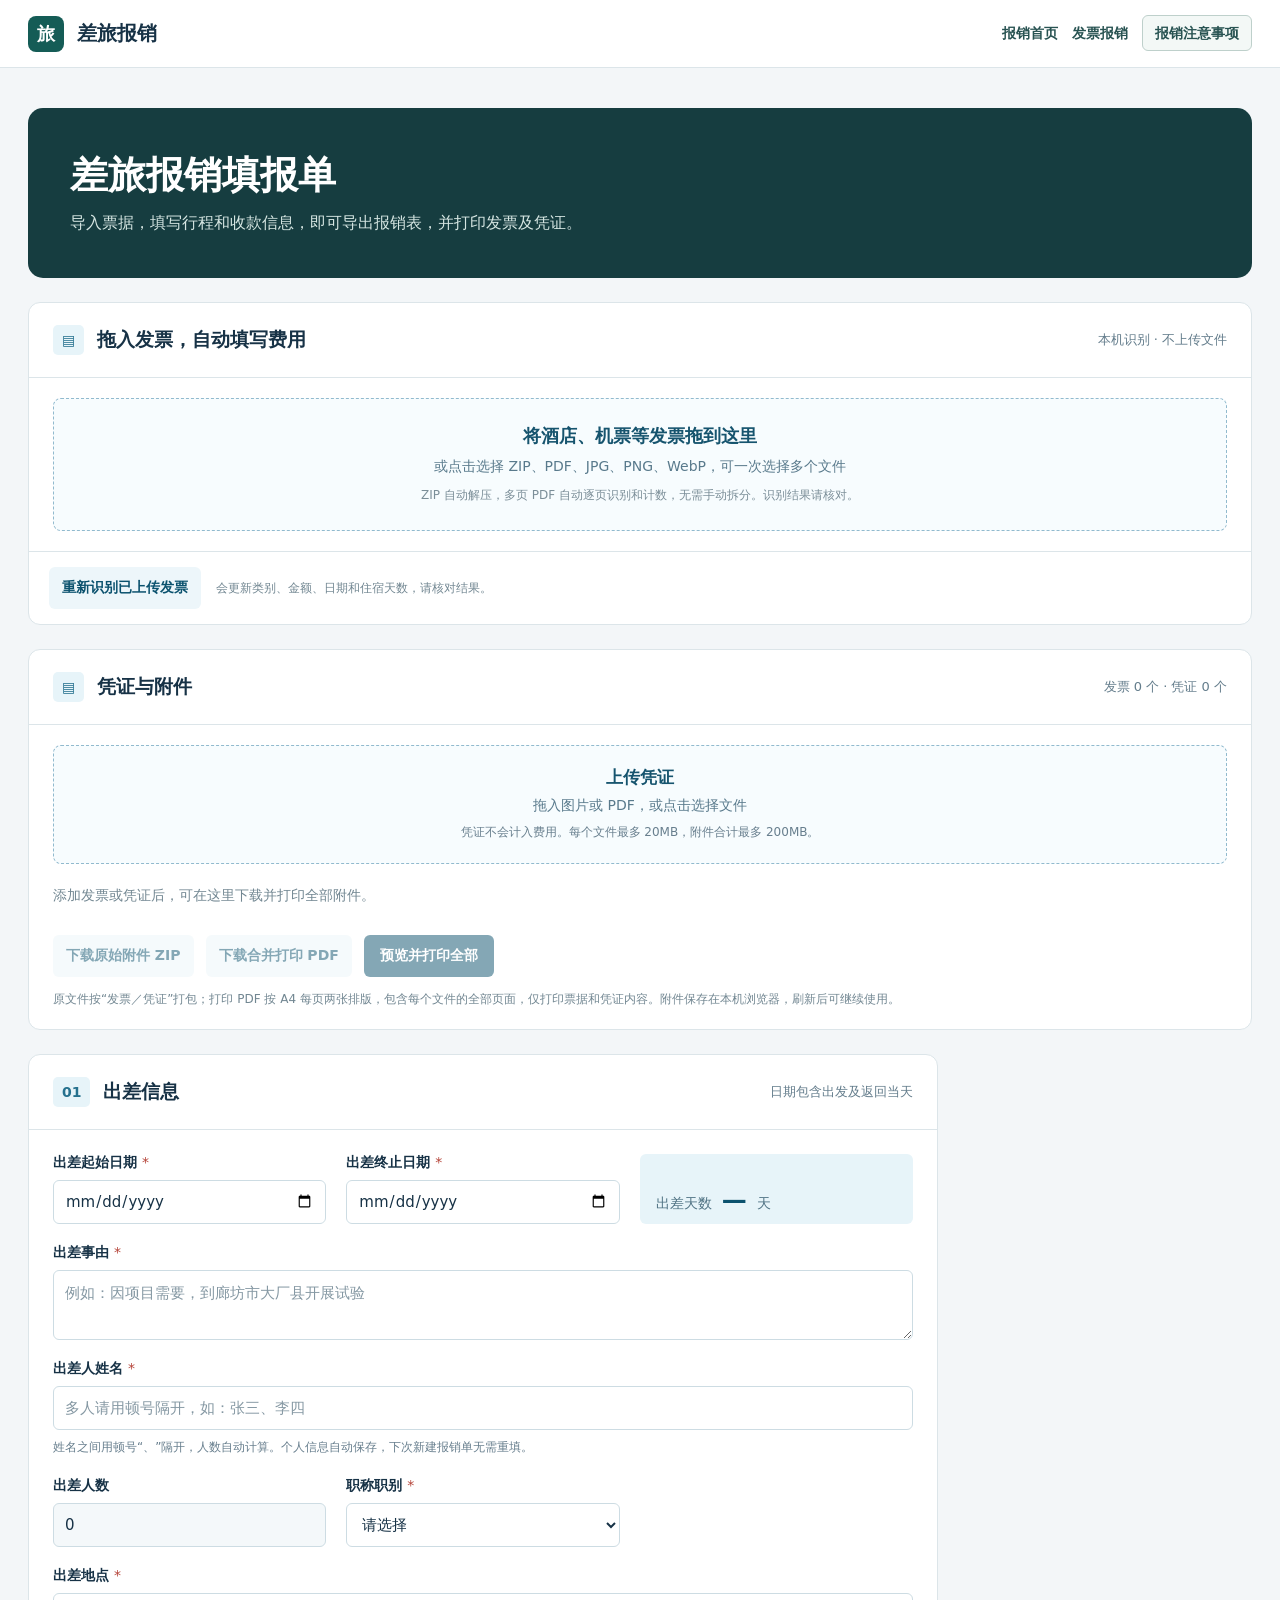
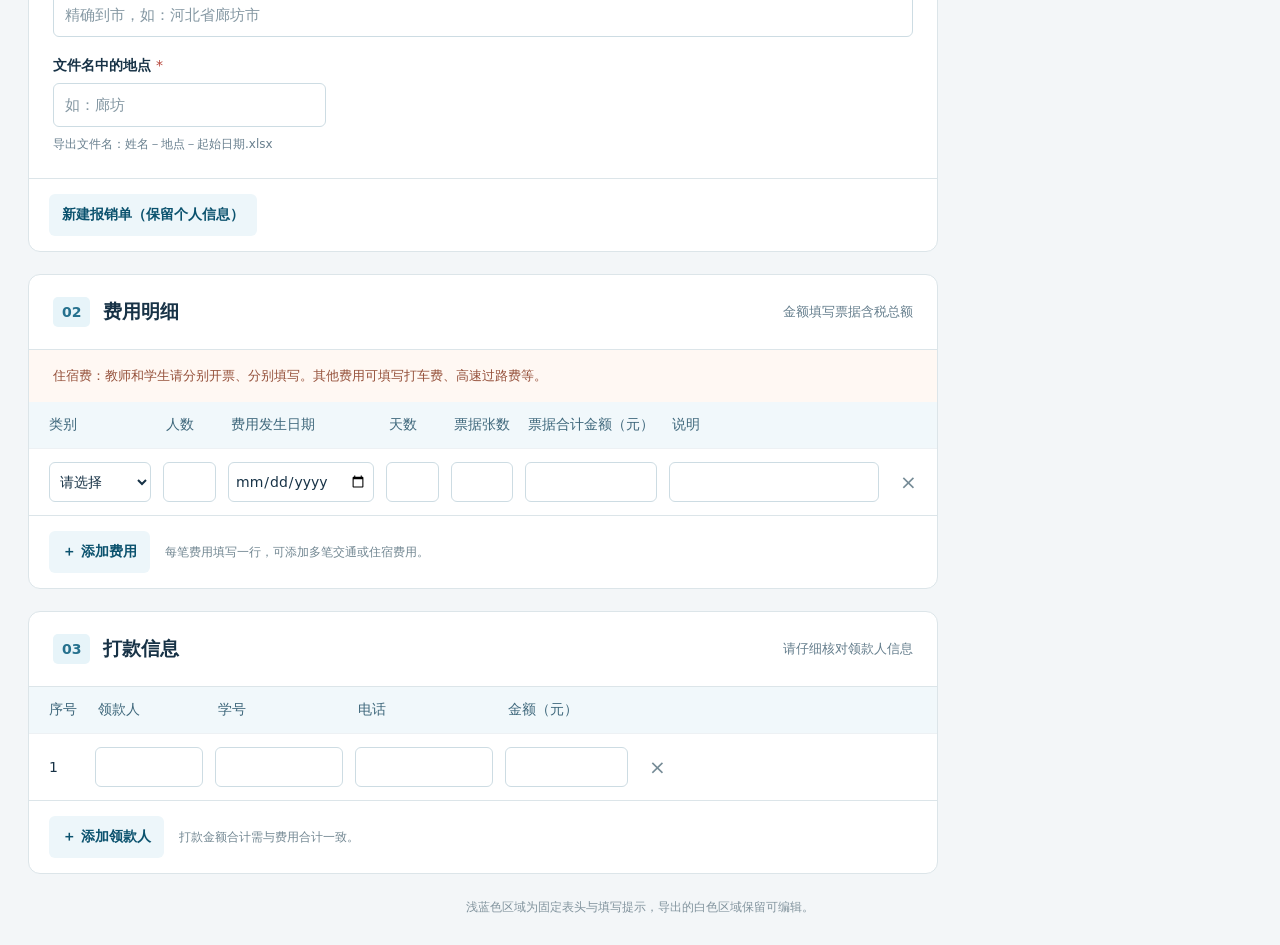
==== web/travel/index.html @ 65dc9139 "Unify invoice and travel reimbursement with editable entry notices" ====
<!doctype html>
<html lang="zh-CN">
<head>
  <meta charset="utf-8">
  <meta name="viewport" content="width=device-width,initial-scale=1">
  <title>差旅报销填报 · 报销工作台</title>
  <meta name="description" content="填写出差信息、费用明细及打款信息，生成差旅报销表与打印附件。">
  <link rel="icon" href="/assets/favicon.svg" type="image/svg+xml">
  <link rel="stylesheet" href="style.css?v=5.0.0">
  <link rel="stylesheet" href="/assets/notices.css?v=5.0.0">
  <script defer src="/assets/notices.js?v=5.0.0"></script>
  <script defer src="vendor/exceljs.min.js"></script>
  <script defer src="vendor/tesseract.min.js"></script>
  <script defer src="vendor/sha256.min.js"></script>
  <script defer src="report.js?v=5.0.0"></script>
  <script defer src="vendor/pdf-lib.min.js"></script>
  <script defer src="vendor/jszip.min.js"></script>
  <script defer src="print-bundle.js?v=5.0.0"></script>
  <script defer src="attachments.js?v=5.0.0"></script>
  <script defer src="invoice-inputs.js?v=5.0.0"></script>
  <script defer src="app.js?v=5.0.0"></script>
</head>
<body data-notice-page="travel">
<header class="travel-topbar">
  <div class="brand"><span class="mark" aria-hidden="true">旅</span>差旅报销</div>
  <nav class="travel-nav" aria-label="报销导航">
    <a href="/">报销首页</a>
    <a href="/invoices/">发票报销</a>
    <button type="button" data-open-notice>报销注意事项</button>
  </nav>
</header>
<main>
<div class="heading travel-intro">
  <h1>差旅报销填报单</h1>
  <p>导入票据，填写行程和收款信息，即可导出报销表，并打印发票及凭证。</p>
</div>
<section class="upload-section" aria-labelledby="upload-title"><div class="section-head"><span class="number">▤</span><h2 id="upload-title">拖入发票，自动填写费用</h2><span class="section-note">本机识别 · 不上传文件</span></div><div id="dropzone" tabindex="0" role="button" aria-label="选择或拖入发票"><strong>将酒店、机票等发票拖到这里</strong><span>或点击选择 ZIP、PDF、JPG、PNG、WebP，可一次选择多个文件</span><small>ZIP 自动解压，多页 PDF 自动逐页识别和计数，无需手动拆分。识别结果请核对。</small><input id="invoice-files" type="file" accept=".zip,.pdf,.jpg,.jpeg,.png,.webp" multiple hidden></div><p id="ocr-status" role="status" aria-live="polite"></p><div class="table-footer"><button id="reidentify-invoices" type="button" class="add" disabled>重新识别已上传发票</button><span>会更新类别、金额、日期和住宿天数，请核对结果。</span></div></section>
<section class="upload-section" aria-labelledby="attachments-title"><div class="section-head"><span class="number">▤</span><h2 id="attachments-title">凭证与附件</h2><span class="section-note" id="attachment-count">发票 0 个 · 凭证 0 个</span></div><div id="proof-dropzone" class="proof-dropzone" role="button" tabindex="0" aria-label="选择或拖入凭证"><strong>上传凭证</strong><span>拖入图片或 PDF，或点击选择文件</span><small>凭证不会计入费用。每个文件最多 20MB，附件合计最多 200MB。</small><input id="proof-files" type="file" accept=".pdf,.jpg,.jpeg,.png,.webp" multiple hidden></div><p id="attachment-empty">添加发票或凭证后，可在这里下载并打印全部附件。</p><ul id="attachment-list" class="attachment-list"></ul><div class="attachment-actions"><button id="download-originals" type="button" class="add" disabled>下载原始附件 ZIP</button><button id="download-print-pdf" type="button" class="add" disabled>下载合并打印 PDF</button><button id="print-attachments" type="button" class="print-button" disabled>预览并打印全部</button></div><p class="attachment-help">原文件按“发票／凭证”打包；打印 PDF 按 A4 每页两张排版，包含每个文件的全部页面，仅打印票据和凭证内容。附件保存在本机浏览器，刷新后可继续使用。</p><p id="attachment-status" role="status" aria-live="polite"></p></section>
<form id="report" novalidate>
<div class="workspace"><div class="sections">
<section aria-labelledby="trip-title"><div class="section-head"><span class="number">01</span><h2 id="trip-title">出差信息</h2><span class="section-note">日期包含出发及返回当天</span></div>
<div class="fields"><label><span class="label-text">出差起始日期 <b>*</b></span><input id="start" name="start" type="date" required></label><label><span class="label-text">出差终止日期 <b>*</b></span><input id="end" name="end" type="date" required></label><div class="date-count"><span>出差天数</span><strong id="days">—</strong><span>天</span></div><label class="wide"><span class="label-text">出差事由 <b>*</b></span><textarea id="reason" name="reason" rows="2" required maxlength="500" placeholder="例如：因项目需要，到廊坊市大厂县开展试验"></textarea></label><label class="wide"><span class="label-text">出差人姓名 <b>*</b></span><input id="names" name="names" required maxlength="200" placeholder="多人请用顿号隔开，如：张三、李四"><small>姓名之间用顿号“、”隔开，人数自动计算。个人信息自动保存，下次新建报销单无需重填。</small></label><label>出差人数<input id="people" value="0" readonly aria-label="自动计算的出差人数"></label><label><span class="label-text">职称职别 <b>*</b></span><select id="role" name="role" required><option value="">请选择</option><option>教授</option><option>副教授</option><option>博士后</option><option>学生</option></select></label><label class="wide"><span class="label-text">出差地点 <b>*</b></span><input id="destination" name="destination" required maxlength="100" placeholder="精确到市，如：河北省廊坊市"></label><label><span class="label-text">文件名中的地点 <b>*</b></span><input id="filePlace" name="filePlace" required maxlength="40" placeholder="如：廊坊"><small>导出文件名：姓名－地点－起始日期.xlsx</small></label></div><div class="table-footer"><button type="button" class="add" id="new-report">新建报销单（保留个人信息）</button></div>
</section>
<section aria-labelledby="expenses-title"><div class="section-head"><span class="number">02</span><h2 id="expenses-title">费用明细</h2><span class="section-note">金额填写票据含税总额</span></div><div class="notice">住宿费：教师和学生请分别开票、分别填写。其他费用可填写打车费、高速过路费等。</div><div class="table-scroll"><table class="expense-table"><thead><tr><th>类别</th><th>人数</th><th>费用发生日期</th><th>天数</th><th>票据张数</th><th>票据合计金额（元）</th><th>说明</th><th><span class="sr-only">操作</span></th></tr></thead><tbody id="expenses"></tbody></table></div><div class="table-footer"><button type="button" class="add" id="add-expense">＋ 添加费用</button><span>每笔费用填写一行，可添加多笔交通或住宿费用。</span></div></section>
<section aria-labelledby="pay-title"><div class="section-head"><span class="number">03</span><h2 id="pay-title">打款信息</h2><span class="section-note">请仔细核对领款人信息</span></div><div class="table-scroll"><table class="pay-table"><thead><tr><th>序号</th><th>领款人</th><th>学号</th><th>电话</th><th>金额（元）</th><th><span class="sr-only">操作</span></th></tr></thead><tbody id="payments"></tbody></table></div><div class="table-footer"><button type="button" class="add" id="add-payment">＋ 添加领款人</button><span>打款金额合计需与费用合计一致。</span></div></section>
</div><aside><div class="summary"><span class="eyebrow">本次报销</span><h2>金额核对</h2><div class="grand"><span>费用合计</span><strong id="expense-total">¥ 0.00</strong></div><div class="summary-line"><span>票据张数</span><strong id="ticket-total">0 张</strong></div><div class="summary-line"><span>打款合计</span><strong id="pay-total">¥ 0.00</strong></div><div class="difference"><span>待分配金额</span><strong id="difference">¥ 0.00</strong></div><div id="balance-note">填写费用与打款信息后核对。</div><hr><h3>导出前确认</h3><ul><li>日期、姓名、地点填写完整</li><li>每笔费用与票据金额一致</li><li>领款人、学号、电话核对无误</li></ul><button type="submit" class="export" id="export">下载 Excel 报销表</button><p class="privacy">信息仅用于当前页面生成文件，不上传填报内容。关闭或刷新页面后，请重新填写。</p><a class="template-link" href="template.xlsx" download="差旅报销空白模板.xlsx">下载空白模板</a></div><div id="status" role="status" aria-live="polite"></div></aside></div>
</form><footer>浅蓝色区域为固定表头与填写提示，导出的白色区域保留可编辑。</footer>
</main></body></html>
---- web/travel/style.css ----
:root{font-family:"Microsoft YaHei","PingFang SC",system-ui,sans-serif;color:#173246;background:#f3f6f8;font-size:16px;--blue:#0b526e;--line:#dce5e9;--pale:#e7f4f9}*{box-sizing:border-box}body{margin:0}header{height:76px;background:#fff;border-bottom:1px solid var(--line);display:flex;align-items:center;justify-content:space-between;padding:0 max(28px,calc((100vw - 1420px)/2));gap:15px}.brand{display:flex;align-items:center;gap:13px;font-size:20px;font-weight:700;white-space:nowrap}.mark{display:grid;place-items:center;background:var(--blue);color:#fff;width:36px;height:36px;border-radius:8px;font-size:27px}.separator{color:#c1ced5;font-weight:400}.brand-sub{font-size:16px;font-weight:400;color:#597181}.header-note{font-size:14px;color:#597181}main{max-width:1420px;margin:auto;padding:40px 28px 24px}.heading{display:flex;justify-content:space-between;align-items:center;margin-bottom:30px;gap:20px}.eyebrow{font-size:12px;letter-spacing:2px;font-weight:700;color:#588296}h1{font-size:32px;margin:8px 0 9px;letter-spacing:1px}p{margin:0;color:#597181;line-height:1.7}.sheet-label{border-left:3px solid #78bbd4;padding:4px 0 4px 18px;display:grid;gap:6px;font-size:14px}.sheet-label span{color:#687f8e}.sheet-label strong{font-weight:500}.workspace{display:grid;grid-template-columns:minmax(0,1fr) 290px;gap:24px;align-items:start}.sections{display:grid;gap:22px}section{background:white;border:1px solid var(--line);border-radius:12px;overflow:hidden}.section-head{display:flex;align-items:center;gap:13px;border-bottom:1px solid var(--line);padding:22px 24px}h2{font-size:19px;margin:0}.number{font:700 14px system-ui;color:#26718e;background:var(--pale);padding:7px 9px;border-radius:5px}.section-note{margin-left:auto;font-size:13px;color:#647d8c}.fields{padding:24px;display:grid;grid-template-columns:repeat(3,minmax(0,1fr));gap:20px}label{display:flex;flex-direction:column;gap:8px;font-size:14px;font-weight:600}label span{color:#b6463b}input,textarea,select{font:400 15px inherit;font-family:inherit;font-size:15px;color:#173246;width:100%;min-height:44px;border:1px solid #cddce3;border-radius:6px;background:#fff;padding:10px 11px;transition:border-color .15s}textarea{resize:vertical;line-height:1.6}input:focus,textarea:focus,select:focus{outline:3px solid #d8edf6;outline-offset:0;border-color:#217795}input[readonly]{background:#f4f8fa}input::placeholder,textarea::placeholder{color:#8598a3}.wide{grid-column:1/-1}small{font-size:12px;font-weight:400;color:#687f8e;line-height:1.6}.date-count{display:flex;align-items:baseline;gap:10px;padding:31px 16px 0;background:var(--pale);border-radius:6px;color:#4f7283;font-size:14px}.date-count strong{font-size:25px;color:var(--blue)}.notice{padding:15px 24px;color:#95503a;font-size:13px;background:#fff8f3;line-height:1.7}.table-scroll{overflow-x:auto}table{border-collapse:collapse;width:100%;text-align:left;font-size:14px}th{font-weight:500;color:#3e677b;background:#f1f8fb;padding:14px 9px;white-space:nowrap}th:first-child,td:first-child{padding-left:20px}td{padding:12px 6px;border-top:1px solid #edf1f4}td input,td select{font-size:14px;padding:8px 6px;min-height:40px}.expense-table{min-width:840px}.expense-table th:nth-child(1){width:128px}.expense-table th:nth-child(2),.expense-table th:nth-child(4),.expense-table th:nth-child(5){width:65px}.expense-table th:nth-child(3){width:143px}.expense-table th:nth-child(6){width:143px}.expense-table th:nth-child(7){min-width:150px}.pay-table{min-width:640px}.pay-table th:nth-child(1){width:60px}.pay-table th:nth-child(2){width:120px}.pay-table th:nth-child(3){width:140px}.pay-table th:nth-child(4){width:150px}.pay-table th:nth-child(5){width:135px}button{font:inherit;cursor:pointer;border:0;border-radius:6px;min-height:42px}button:focus-visible,a:focus-visible{outline:3px solid #62accb;outline-offset:3px}.remove{background:transparent;color:#758b96;padding:3px 9px;font-size:20px}.remove:hover{color:#bd3b32;background:#fff3f0}.table-footer{display:flex;align-items:center;gap:15px;padding:15px 20px;border-top:1px solid var(--line);flex-wrap:wrap}.add{background:#edf6fa;color:var(--blue);padding:8px 13px;font-size:14px;font-weight:600}.table-footer span{color:#728792;font-size:12px}aside{position:sticky;top:24px}.summary{background:white;border:1px solid var(--line);border-radius:12px;padding:25px 23px}.summary h2{margin:8px 0 25px}.grand span{font-size:14px;color:#587487}.grand strong{display:block;font-size:32px;color:var(--blue);font-weight:700;margin:9px 0 25px;overflow-wrap:anywhere}.summary-line,.difference{display:flex;justify-content:space-between;gap:10px;margin:19px 0;font-size:14px}.summary-line span,.difference span{color:#647c89}.summary-line strong,.difference strong{font-weight:600}.difference{padding:17px 0;border-top:1px dashed #ccdbe2;margin-bottom:4px}#balance-note{font-size:12px;color:#6c8390;line-height:1.6}.mismatch{color:#b34332!important}.matched{color:#21674b!important}hr{border:0;border-top:1px solid var(--line);margin:25px 0}h3{font-size:14px;margin:0 0 12px}ul{padding-left:18px;margin:0 0 24px;color:#617b8b;font-size:13px;line-height:2}.export{width:100%;background:var(--blue);color:white;font-size:15px;font-weight:600;padding:13px 8px}.export:hover{background:#073e54}.export:disabled{opacity:.6;cursor:wait}.privacy{font-size:12px;line-height:1.7;margin-top:14px;color:#7b8e99}.template-link{display:inline-block;color:#39738b;font-size:13px;margin-top:16px;text-underline-offset:3px}#status{margin-top:15px;font-size:14px;line-height:1.7;color:#a1372b;white-space:pre-line;max-height:290px;overflow-y:auto}footer{font-size:12px;color:#82949e;text-align:center;padding:25px 0 5px}.sr-only{position:absolute;width:1px;height:1px;padding:0;margin:-1px;overflow:hidden;clip:rect(0,0,0,0);white-space:nowrap;border:0}[aria-invalid="true"]{border-color:#c14d38;background:#fff9f6}@media(min-width:1200px){.fields{grid-template-columns:repeat(3,minmax(0,1fr))}.wide{grid-column:1/-1}}@media(max-width:1080px){.workspace{grid-template-columns:minmax(0,1fr) 270px;gap:16px}.section-note{display:none}.fields{padding:20px;gap:16px}}@media(max-width:820px){.workspace{grid-template-columns:1fr}aside{position:static}.summary{display:block}.grand strong{font-size:30px}.fields{grid-template-columns:repeat(2,minmax(0,1fr))}.date-count{grid-column:1/-1;padding:12px 16px;align-items:center}.heading{align-items:start}.sheet-label{display:none}main{padding:26px 16px 20px}.header-note{display:none}header{height:64px;padding:0 16px}h1{font-size:27px}.section-head{padding:18px}.summary ul{line-height:1.9}.brand{font-size:18px}}@media(max-width:440px){.fields{grid-template-columns:1fr}.brand{gap:9px}.brand-sub{font-size:14px}.section-head h2{font-size:18px}.heading p{font-size:14px}}@media(prefers-reduced-motion:reduce){*{transition:none!important}}

.upload-section{margin-bottom:24px}#dropzone{margin:20px 24px;padding:25px 18px;border:1.5px dashed #91bace;border-radius:8px;background:#f7fcfe;text-align:center;cursor:pointer;display:grid;gap:10px}#dropzone strong{font-size:18px;color:#16546e}#dropzone span{font-size:14px;color:#597a8c}#dropzone small{font-size:12px;color:#7b8e98}#dropzone:hover,#dropzone.dragging{border-color:#0b526e;background:#e5f4fb}#dropzone:focus-visible{outline:3px solid #7bbbd5}#ocr-status{padding:0 24px 18px;font-size:13px;white-space:pre-line;line-height:1.8;max-height:230px;overflow:auto}#ocr-status:empty{display:none}.source-name{display:block;max-width:125px;overflow:hidden;text-overflow:ellipsis;white-space:nowrap;font-size:12px;color:#71838d;padding-top:5px}.confirm{font-size:13px;display:flex;flex-direction:row;align-items:start;gap:8px;font-weight:400;line-height:1.7;margin:16px 0}.confirm input{width:17px;min-height:17px;height:17px;margin-top:3px;flex-shrink:0;accent-color:#0b526e}.clear-draft{display:block;background:none;color:#8b6660;font-size:12px;padding:0;margin-top:10px}.privacy{overflow-wrap:anywhere}@media(max-width:440px){#dropzone{margin:16px;padding:20px 12px}#dropzone strong{font-size:16px}#dropzone span{font-size:13px}}

label .label-text{color:inherit}label .label-text b{color:#b6463b;font-weight:400}
.reset-dialog{max-width:420px;width:calc(100% - 32px);padding:24px;border:1px solid #dce6eb;border-radius:12px;color:#22313b}.reset-dialog p{line-height:1.8;margin-bottom:20px}.reset-dialog button{margin-right:12px}.reset-dialog::backdrop{background:#22313b66}

.sections,section{min-width:0}th{position:relative}@media(max-width:820px){.workspace{grid-template-columns:minmax(0,1fr)}}

.proof-dropzone{display:grid;gap:8px;margin:20px 24px;padding:20px;border:1.5px dashed #91bace;background:#f7fcfe;border-radius:8px;cursor:pointer;text-align:center}.proof-dropzone strong{font-size:17px;color:#16546e}.proof-dropzone span{font-size:14px;color:#597a8c}.proof-dropzone:hover,.proof-dropzone.dragging{background:#e5f4fb;border-color:#0b526e}.proof-dropzone:focus-visible{outline:3px solid #7bbbd5}#attachment-empty{padding:0 24px 10px;font-size:14px;color:#728792}.attachment-list{list-style:none;margin:0 24px;padding:0;font-size:14px;line-height:1.6}.attachment-list li{display:grid;grid-template-columns:auto minmax(0,1fr) auto auto auto;gap:12px;align-items:center;padding:12px 0;border-top:1px solid #e3ebef}.file-kind{background:#e7f4f9;padding:4px 8px;border-radius:4px;color:#27637d;font-size:12px}.file-name{overflow-wrap:anywhere}.file-download{background:transparent;color:#1b627d;padding:5px 10px;font-size:14px}.attachment-actions{display:flex;flex-wrap:wrap;gap:12px;padding:18px 24px 12px}.attachment-actions button:disabled{opacity:.5;cursor:default}.print-button{background:#0b526e;color:white;padding:8px 16px;font-size:14px;font-weight:600}.attachment-help{font-size:12px;padding:0 24px 18px;line-height:1.8;color:#728792}#attachment-status{padding:0 24px 18px;font-size:13px;line-height:1.8;white-space:pre-line;max-height:200px;overflow:auto}#attachment-status:empty{display:none}@media(max-width:520px){.proof-dropzone{margin:16px}.attachment-list{margin:0 16px}.attachment-list li{gap:8px;grid-template-columns:auto minmax(0,1fr) auto auto}.attachment-list li small{display:none}.attachment-actions{padding:16px}.attachment-actions button{flex:1 1 auto}.upload-section .section-head{flex-wrap:wrap}#attachment-count{display:block;margin-left:0;width:100%;padding-left:43px}}

.download-result{display:block;margin-top:8px;overflow-wrap:anywhere;color:#0b526e;font-weight:600}
.print-preview canvas{display:block}

.print-preview{position:fixed;inset:0;width:100vw;height:100vh;max-width:none;max-height:none;border:0;margin:0;padding:0;background:#e9eef2;color:#22313b}.print-preview nav{position:sticky;top:0;display:flex;flex-wrap:wrap;align-items:center;gap:12px;padding:14px 20px;background:white;z-index:1}.print-preview nav button{padding:9px 15px;background:#0b526e;color:white}.print-preview nav span{font-size:13px}.print-preview .page{width:210mm;height:297mm;margin:20px auto;background:white}.print-preview canvas{width:100%;height:100%;object-fit:contain}.print-preview button:disabled{opacity:.5}.print-preview::backdrop{background:white}@media screen and (max-width:830px){.print-preview .page{width:calc(100vw - 24px);height:auto;aspect-ratio:210/297}}@page{size:A4 portrait;margin:0}@media print{body:has(.print-preview[open])>*:not(.print-preview){display:none!important}.print-preview[open]{position:absolute;inset:0;width:210mm;height:auto;overflow:visible;background:white}.print-preview::backdrop,.print-preview nav{display:none!important}.print-preview .page{width:210mm;height:297mm;padding:0;margin:0;break-after:page;break-inside:avoid}.print-preview .page:last-child{break-after:auto}}

.travel-topbar { min-height: 68px; height: auto; padding-block: 10px; }
.travel-topbar .mark { background: #155c56; font-size: 18px; }
.travel-nav { display: flex; flex-wrap: wrap; align-items: center; justify-content: flex-end; gap: 14px; }
.travel-nav a, .travel-nav button { font: inherit; font-weight: 600; font-size: 14px; line-height: 1.45; color: #285352; }
.travel-nav a { padding-block: 8px; text-decoration: none; }
.travel-nav a:hover { text-decoration: underline; }
.travel-nav button { min-height: 36px; padding: 6px 12px; border: 1px solid #bed0cb; background: #f3f8f6; }
.travel-intro { display: block; padding: clamp(24px, 4vw, 42px); margin-bottom: 24px; border-radius: 15px; background: #163d40; }
.travel-intro h1 { margin: 0; font-size: clamp(26px, 4vw, 38px); color: white; letter-spacing: 0; }
.travel-intro p { margin-top: 8px; color: #d6e6e2; }
@media (max-width: 620px) {
  .travel-topbar { flex-wrap: wrap; padding: 10px 16px; gap: 4px 16px; }
  .travel-topbar .brand { gap: 7px; font-size: 17px; }
  .travel-topbar .mark { width: 30px; height: 30px; }
  .travel-nav { gap: 8px; }
  .travel-nav a, .travel-nav button { font-size: 13px; }
  .travel-nav button { padding-inline: 8px; }
}
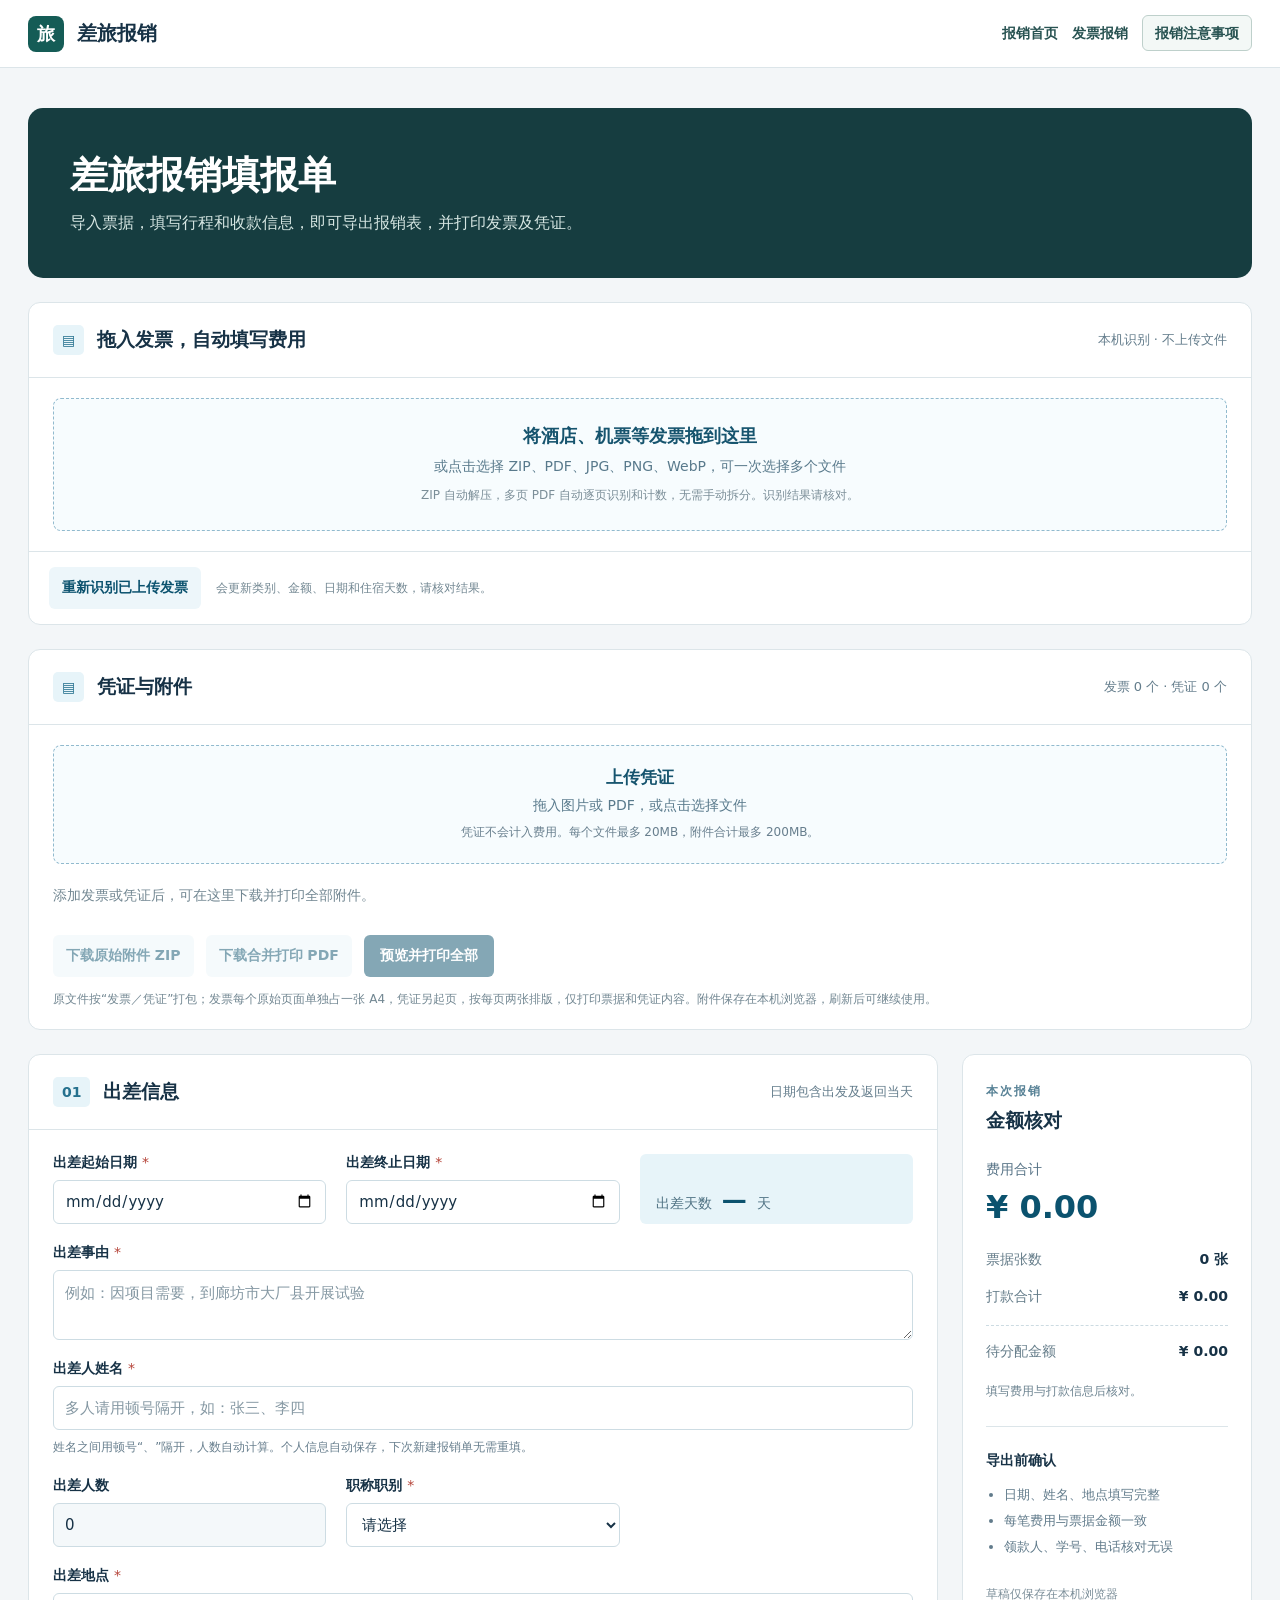
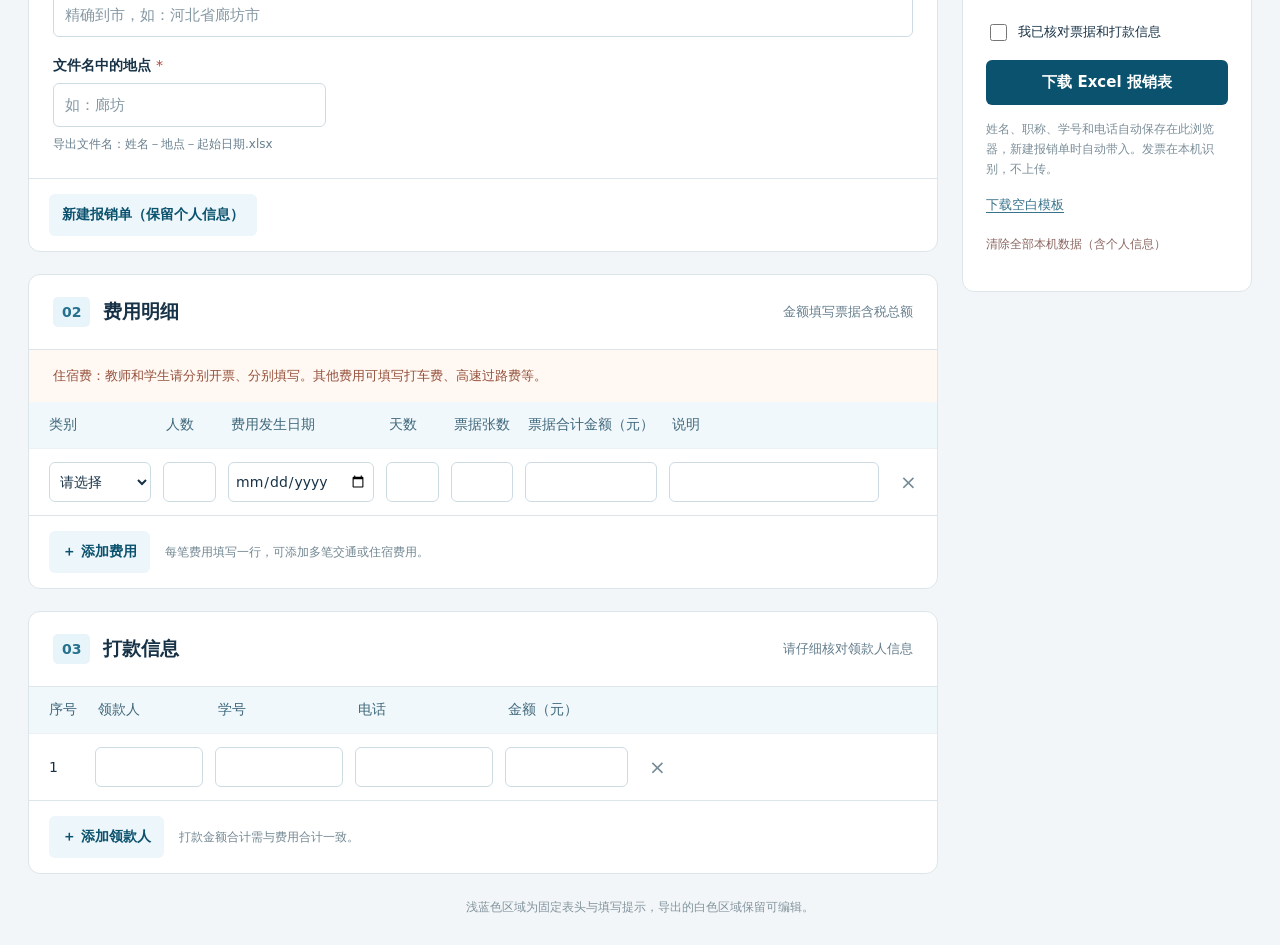
==== commit 3d2b2cba: "Print each invoice on its own A4 page" ====
--- a/web/travel/index.html
+++ b/web/travel/index.html
@@ -15,8 +15,8 @@
   <script defer src="report.js?v=5.0.0"></script>
   <script defer src="vendor/pdf-lib.min.js"></script>
   <script defer src="vendor/jszip.min.js"></script>
-  <script defer src="print-bundle.js?v=5.0.0"></script>
-  <script defer src="attachments.js?v=5.0.0"></script>
+  <script defer src="print-bundle.js?v=5.0.1"></script>
+  <script defer src="attachments.js?v=5.0.1"></script>
   <script defer src="invoice-inputs.js?v=5.0.0"></script>
   <script defer src="app.js?v=5.0.0"></script>
 </head>
@@ -35,7 +35,7 @@
   <p>导入票据，填写行程和收款信息，即可导出报销表，并打印发票及凭证。</p>
 </div>
 <section class="upload-section" aria-labelledby="upload-title"><div class="section-head"><span class="number">▤</span><h2 id="upload-title">拖入发票，自动填写费用</h2><span class="section-note">本机识别 · 不上传文件</span></div><div id="dropzone" tabindex="0" role="button" aria-label="选择或拖入发票"><strong>将酒店、机票等发票拖到这里</strong><span>或点击选择 ZIP、PDF、JPG、PNG、WebP，可一次选择多个文件</span><small>ZIP 自动解压，多页 PDF 自动逐页识别和计数，无需手动拆分。识别结果请核对。</small><input id="invoice-files" type="file" accept=".zip,.pdf,.jpg,.jpeg,.png,.webp" multiple hidden></div><p id="ocr-status" role="status" aria-live="polite"></p><div class="table-footer"><button id="reidentify-invoices" type="button" class="add" disabled>重新识别已上传发票</button><span>会更新类别、金额、日期和住宿天数，请核对结果。</span></div></section>
-<section class="upload-section" aria-labelledby="attachments-title"><div class="section-head"><span class="number">▤</span><h2 id="attachments-title">凭证与附件</h2><span class="section-note" id="attachment-count">发票 0 个 · 凭证 0 个</span></div><div id="proof-dropzone" class="proof-dropzone" role="button" tabindex="0" aria-label="选择或拖入凭证"><strong>上传凭证</strong><span>拖入图片或 PDF，或点击选择文件</span><small>凭证不会计入费用。每个文件最多 20MB，附件合计最多 200MB。</small><input id="proof-files" type="file" accept=".pdf,.jpg,.jpeg,.png,.webp" multiple hidden></div><p id="attachment-empty">添加发票或凭证后，可在这里下载并打印全部附件。</p><ul id="attachment-list" class="attachment-list"></ul><div class="attachment-actions"><button id="download-originals" type="button" class="add" disabled>下载原始附件 ZIP</button><button id="download-print-pdf" type="button" class="add" disabled>下载合并打印 PDF</button><button id="print-attachments" type="button" class="print-button" disabled>预览并打印全部</button></div><p class="attachment-help">原文件按“发票／凭证”打包；打印 PDF 按 A4 每页两张排版，包含每个文件的全部页面，仅打印票据和凭证内容。附件保存在本机浏览器，刷新后可继续使用。</p><p id="attachment-status" role="status" aria-live="polite"></p></section>
+<section class="upload-section" aria-labelledby="attachments-title"><div class="section-head"><span class="number">▤</span><h2 id="attachments-title">凭证与附件</h2><span class="section-note" id="attachment-count">发票 0 个 · 凭证 0 个</span></div><div id="proof-dropzone" class="proof-dropzone" role="button" tabindex="0" aria-label="选择或拖入凭证"><strong>上传凭证</strong><span>拖入图片或 PDF，或点击选择文件</span><small>凭证不会计入费用。每个文件最多 20MB，附件合计最多 200MB。</small><input id="proof-files" type="file" accept=".pdf,.jpg,.jpeg,.png,.webp" multiple hidden></div><p id="attachment-empty">添加发票或凭证后，可在这里下载并打印全部附件。</p><ul id="attachment-list" class="attachment-list"></ul><div class="attachment-actions"><button id="download-originals" type="button" class="add" disabled>下载原始附件 ZIP</button><button id="download-print-pdf" type="button" class="add" disabled>下载合并打印 PDF</button><button id="print-attachments" type="button" class="print-button" disabled>预览并打印全部</button></div><p class="attachment-help">原文件按“发票／凭证”打包；发票每个原始页面单独占一张 A4，凭证另起页，按每页两张排版，仅打印票据和凭证内容。附件保存在本机浏览器，刷新后可继续使用。</p><p id="attachment-status" role="status" aria-live="polite"></p></section>
 <form id="report" novalidate>
 <div class="workspace"><div class="sections">
 <section aria-labelledby="trip-title"><div class="section-head"><span class="number">01</span><h2 id="trip-title">出差信息</h2><span class="section-note">日期包含出发及返回当天</span></div>
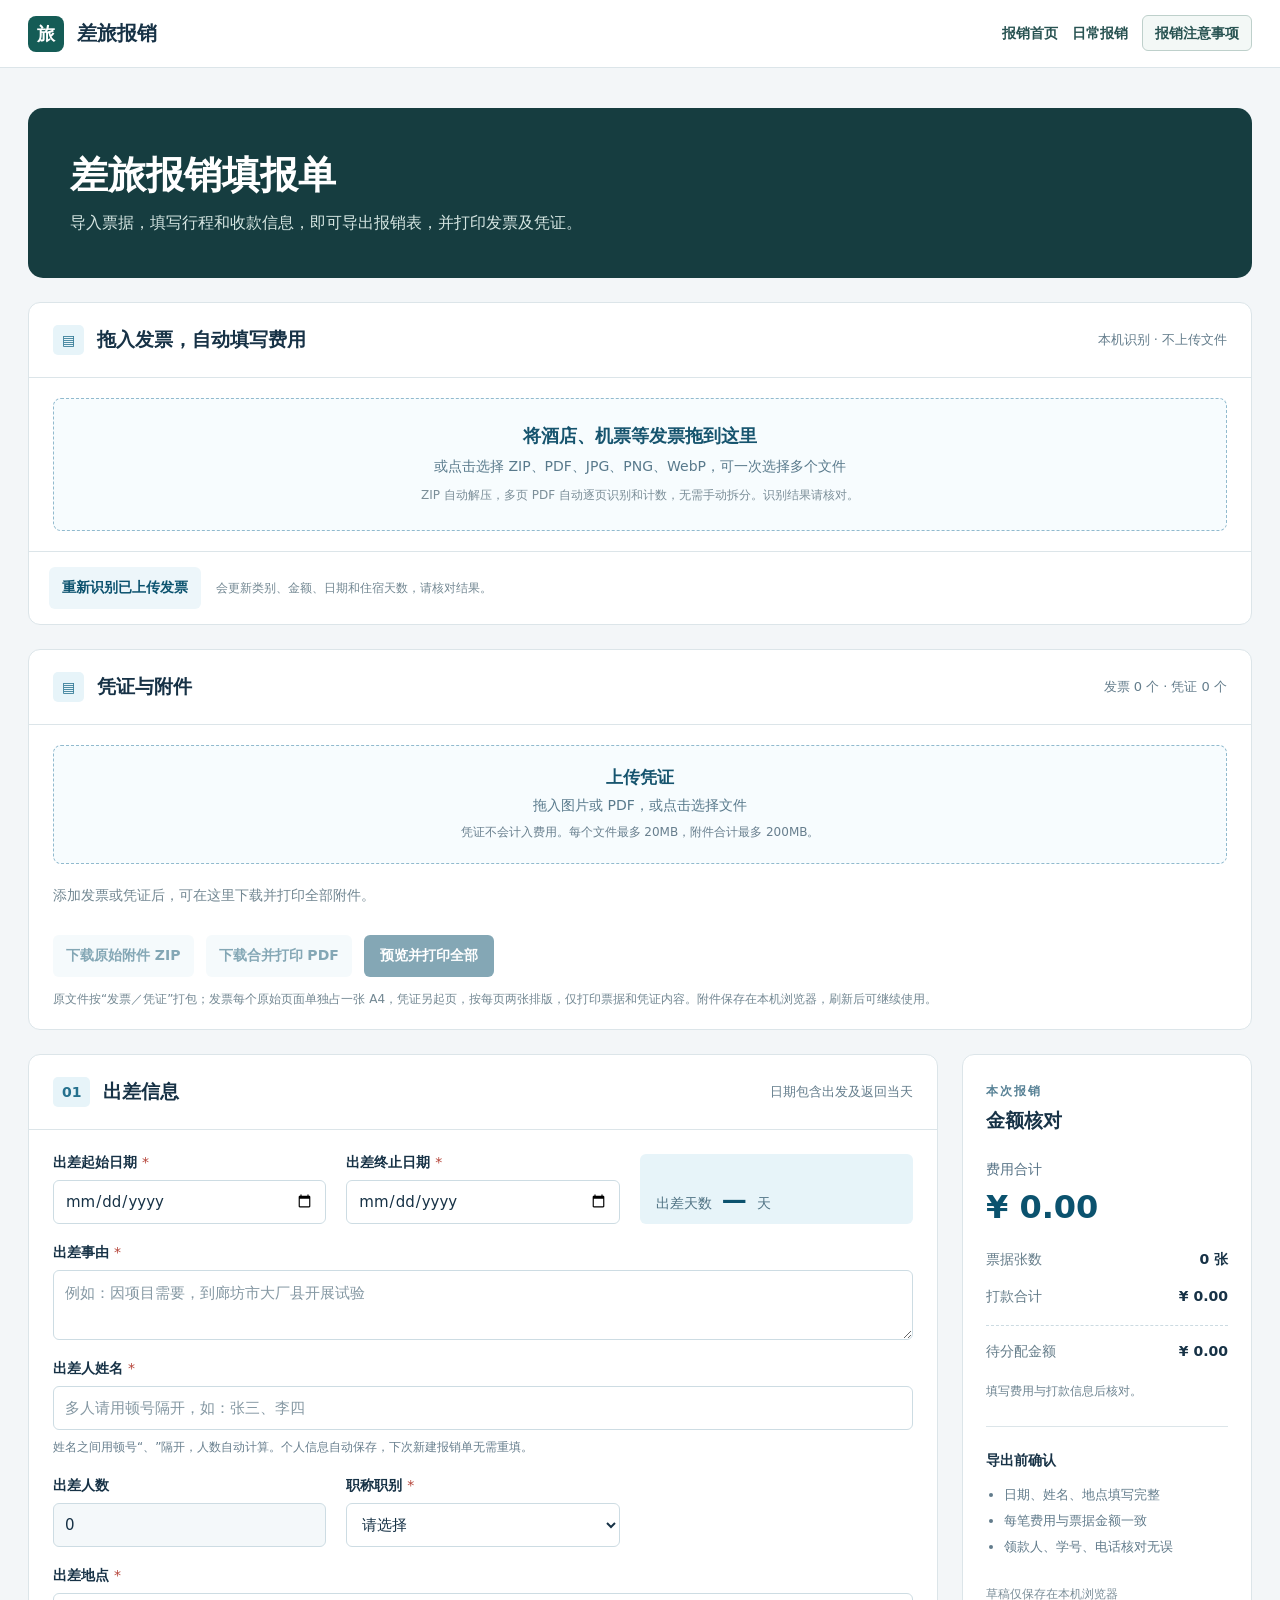
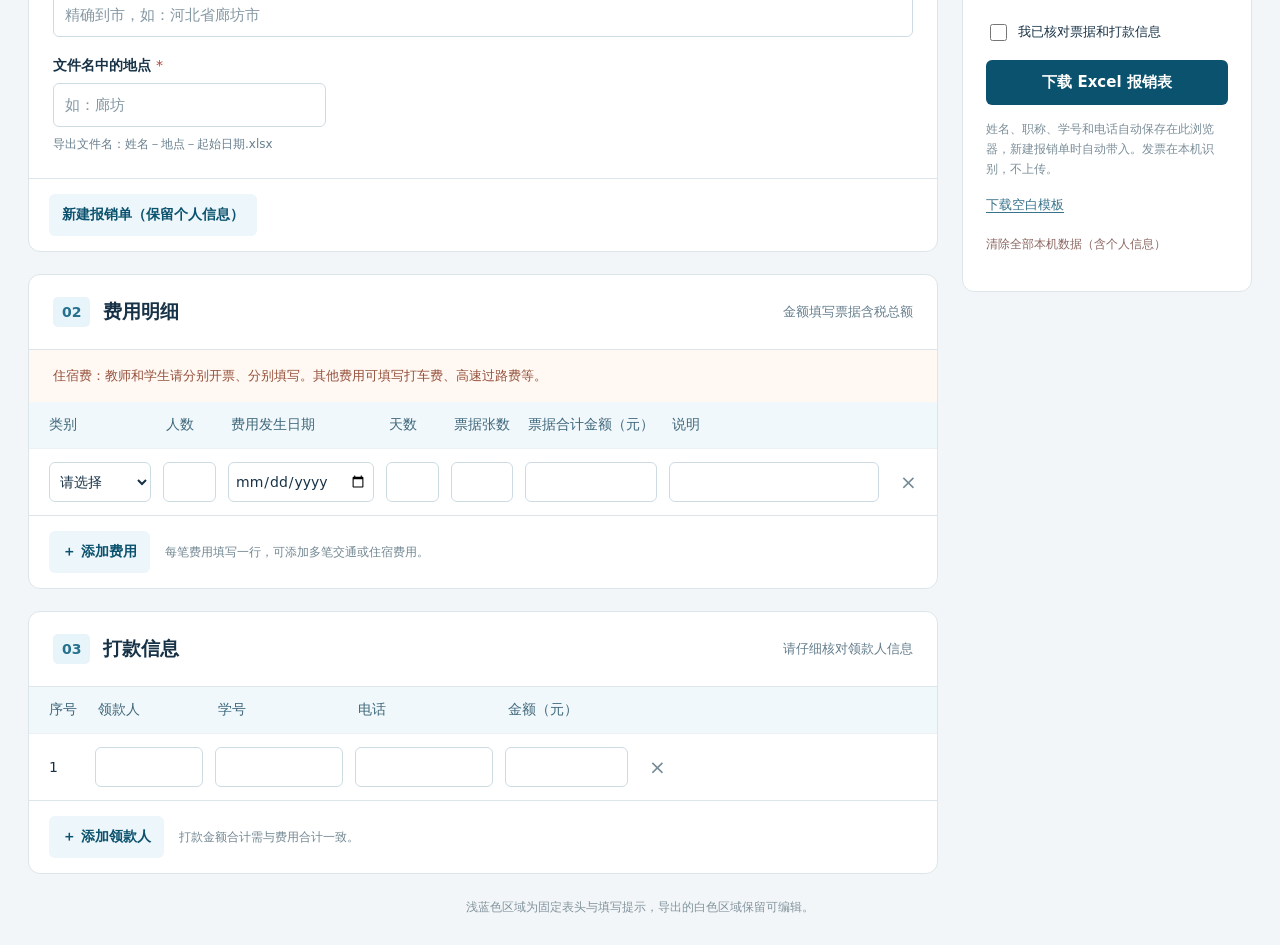
==== commit a0c8d4a1: "Rename the daily reimbursement workspace and preserve deployment data on update" ====
--- a/web/travel/index.html
+++ b/web/travel/index.html
@@ -8,7 +8,7 @@
   <link rel="icon" href="/assets/favicon.svg" type="image/svg+xml">
   <link rel="stylesheet" href="style.css?v=5.0.0">
   <link rel="stylesheet" href="/assets/notices.css?v=5.0.0">
-  <script defer src="/assets/notices.js?v=5.0.0"></script>
+  <script defer src="/assets/notices.js?v=5.0.2"></script>
   <script defer src="vendor/exceljs.min.js"></script>
   <script defer src="vendor/tesseract.min.js"></script>
   <script defer src="vendor/sha256.min.js"></script>
@@ -25,7 +25,7 @@
   <div class="brand"><span class="mark" aria-hidden="true">旅</span>差旅报销</div>
   <nav class="travel-nav" aria-label="报销导航">
     <a href="/">报销首页</a>
-    <a href="/invoices/">发票报销</a>
+    <a href="/invoices/">日常报销</a>
     <button type="button" data-open-notice>报销注意事项</button>
   </nav>
 </header>
